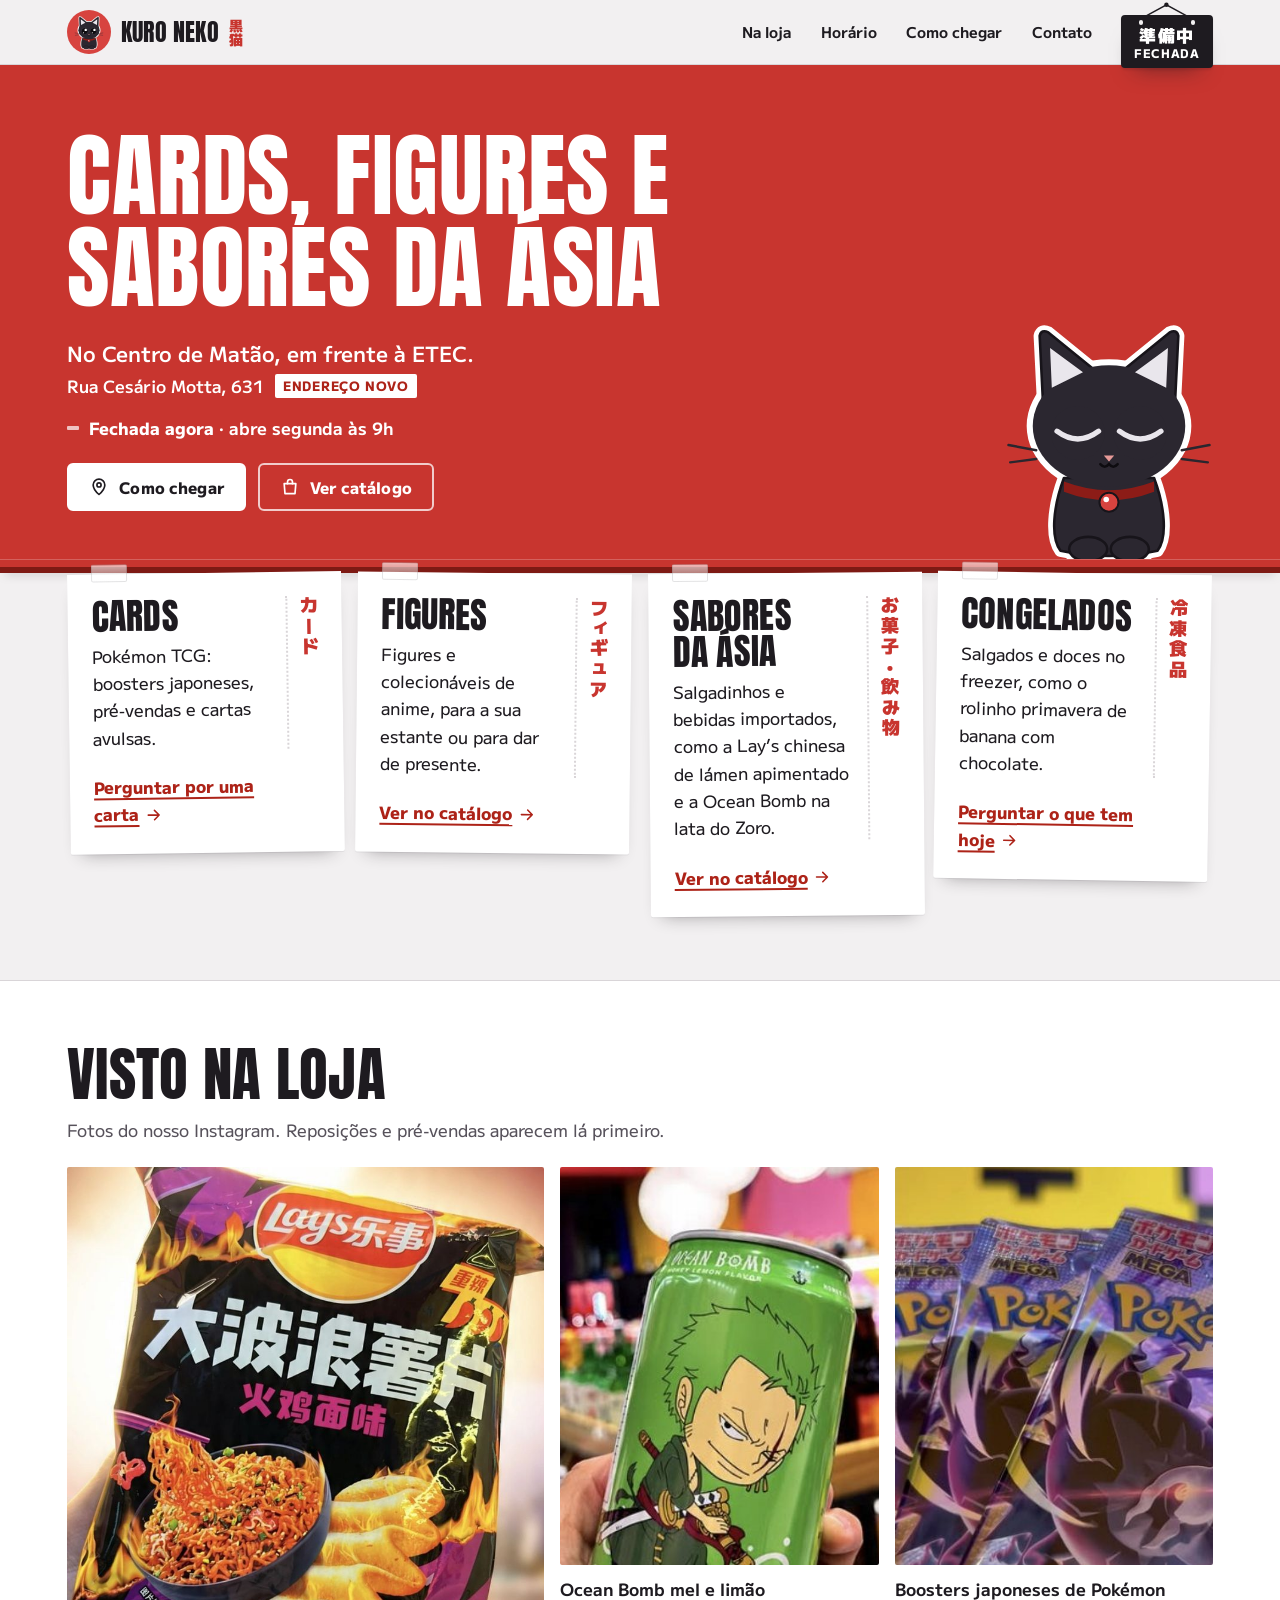
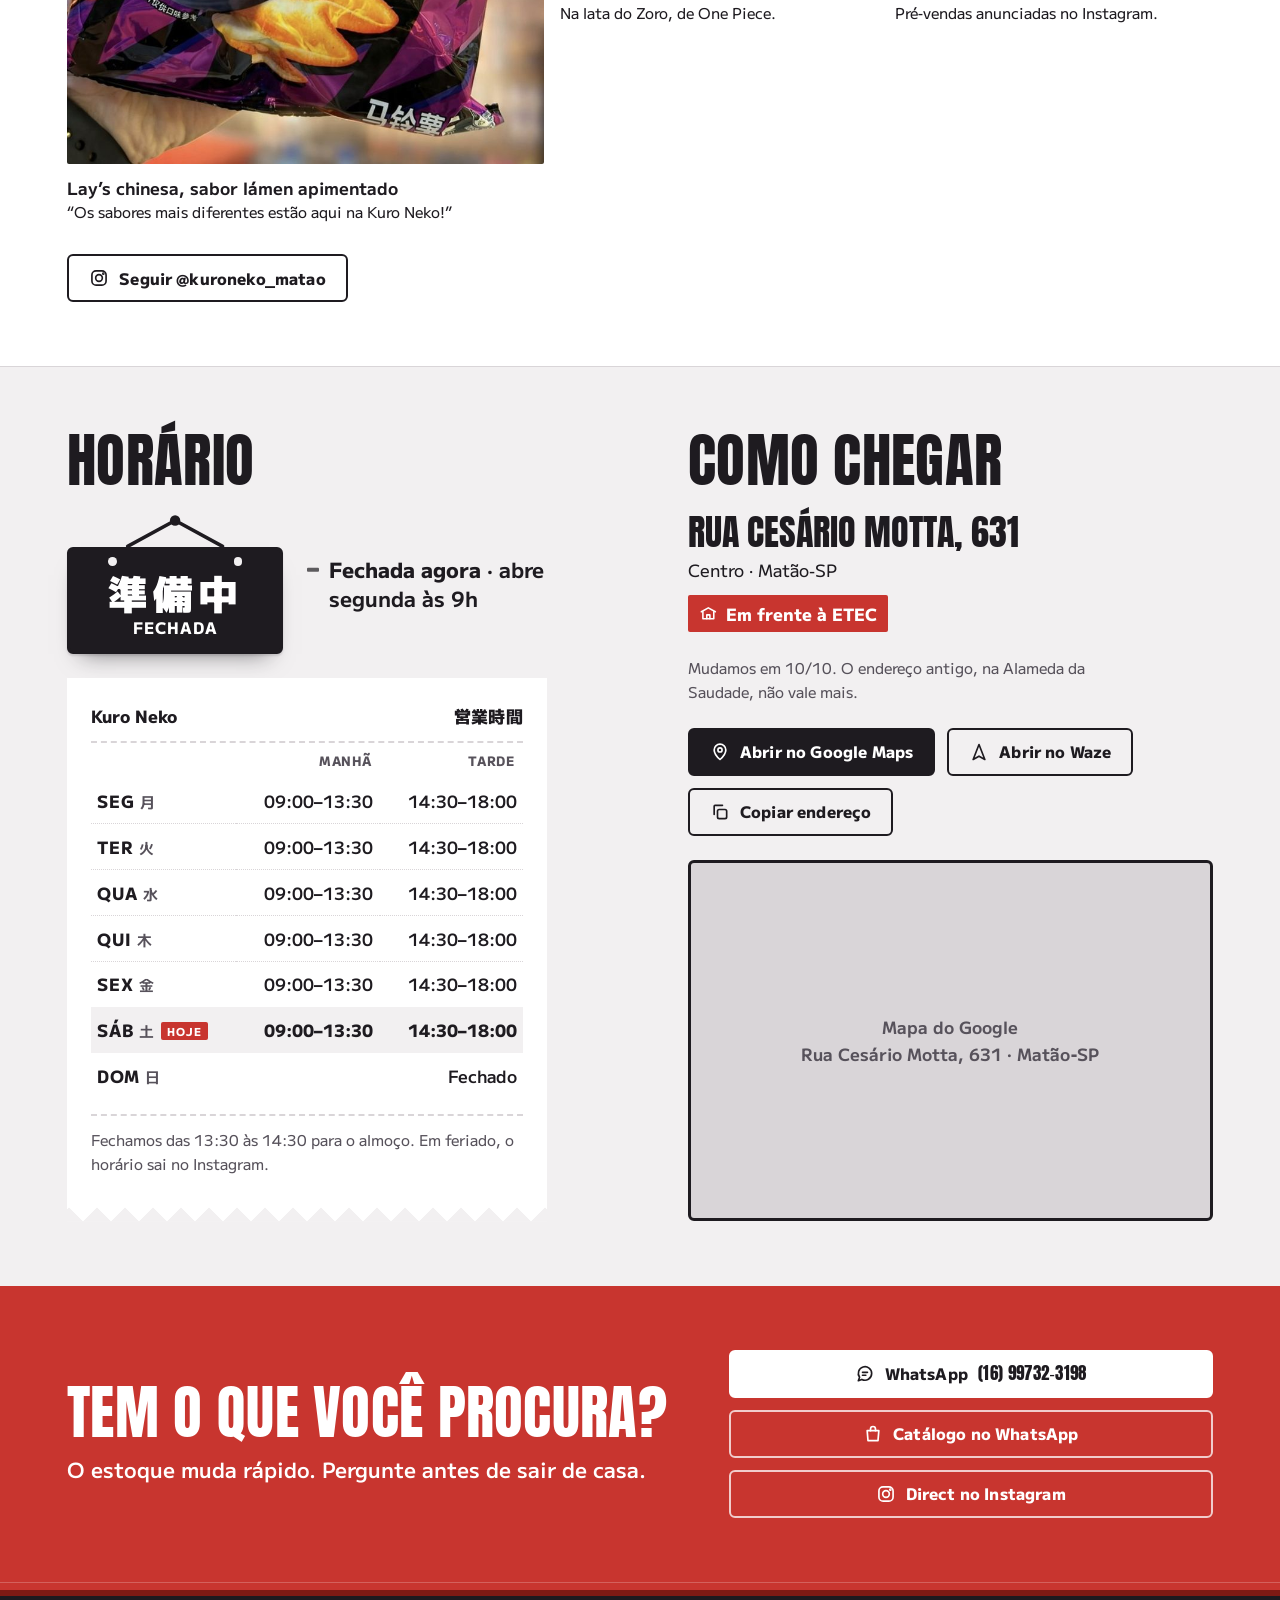
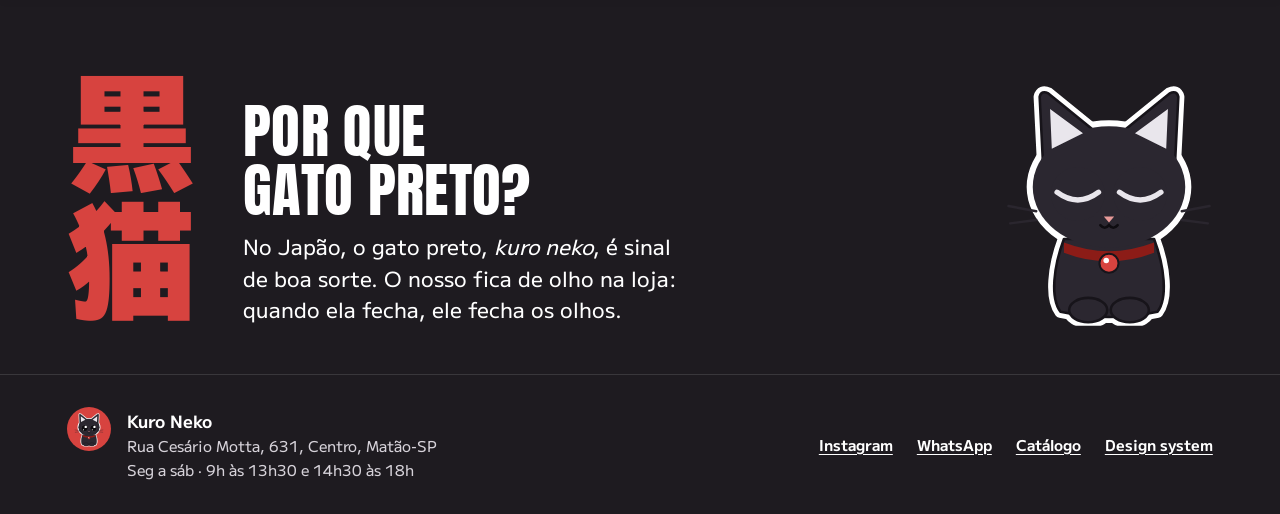
==== index.html @ 768d8609 "Add Kuro Neko site and design system Mobile-first static site for the Kuro Neko store in Matão-SP, b" ====
<!doctype html>
<html lang="pt-BR">
<head>
  <meta charset="utf-8">
  <meta name="viewport" content="width=device-width, initial-scale=1, viewport-fit=cover">
  <title>Kuro Neko · Loja geek e asiática em Matão‑SP</title>
  <meta name="description" content="Cards Pokémon, figures de anime, salgadinhos, bebidas e congelados asiáticos. Rua Cesário Motta, 631, Centro de Matão‑SP, em frente à ETEC. Seg a sáb, 9h às 13h30 e 14h30 às 18h.">
  <meta name="theme-color" content="#c8352f">
  <link rel="icon" href="assets/img/favicon.svg" type="image/svg+xml">
  <link rel="apple-touch-icon" href="assets/img/apple-touch-icon.png">
  <meta property="og:type" content="website">
  <meta property="og:locale" content="pt_BR">
  <meta property="og:title" content="Kuro Neko · Loja geek e asiática em Matão‑SP">
  <meta property="og:description" content="Cards, figures e sabores da Ásia. Rua Cesário Motta, 631, em frente à ETEC.">
  <meta property="og:image" content="assets/img/og.png">
  <meta name="twitter:card" content="summary_large_image">
  <link rel="preload" href="assets/fonts/anton-latin.woff2" as="font" type="font/woff2" crossorigin>
  <link rel="preload" href="assets/fonts/mplus2-latin.woff2" as="font" type="font/woff2" crossorigin>
  <link rel="stylesheet" href="assets/css/tokens.css">
  <link rel="stylesheet" href="assets/css/components.css">
  <link rel="stylesheet" href="assets/css/site.css">
  <script type="application/ld+json">
  {
    "@context": "https://schema.org",
    "@type": "Store",
    "name": "Kuro Neko",
    "alternateName": "黒猫",
    "description": "Loja geek e de produtos asiáticos: cards Pokémon, figures, salgadinhos, bebidas e congelados.",
    "image": "assets/img/og.png",
    "telephone": "+55 16 99732-3198",
    "address": {
      "@type": "PostalAddress",
      "streetAddress": "Rua Cesário Motta, 631",
      "addressLocality": "Matão",
      "addressRegion": "SP",
      "addressCountry": "BR"
    },
    "openingHoursSpecification": [
      { "@type": "OpeningHoursSpecification", "dayOfWeek": ["Monday", "Tuesday", "Wednesday", "Thursday", "Friday", "Saturday"], "opens": "09:00", "closes": "13:30" },
      { "@type": "OpeningHoursSpecification", "dayOfWeek": ["Monday", "Tuesday", "Wednesday", "Thursday", "Friday", "Saturday"], "opens": "14:30", "closes": "18:00" }
    ],
    "sameAs": ["https://www.instagram.com/kuroneko_matao/"]
  }
  </script>
</head>
<body>
  <svg width="0" height="0" style="position:absolute" aria-hidden="true" focusable="false">
    <defs>
      <symbol id="kn-cat" viewBox="0 0 120 140">
        <g fill="#fff" stroke="#fff" stroke-width="7" stroke-linejoin="round">
          <path d="M22 48 20 8q1-4 5-2l27 22z"/>
          <path d="M98 48 100 8q-1-4-5-2L68 28z"/>
          <path d="M34 90c-6 16-8 34-2 42q28 6 56 0c6-8 4-26-2-42z"/>
          <ellipse cx="48" cy="131" rx="11" ry="7"/>
          <ellipse cx="72" cy="131" rx="11" ry="7"/>
          <ellipse cx="60" cy="60" rx="44" ry="35"/>
        </g>
        <g fill="#2b2730" stroke="#17141a" stroke-width="1.5" stroke-linejoin="round">
          <path d="M22 48 20 8q1-4 5-2l27 22z"/>
          <path d="M98 48 100 8q-1-4-5-2L68 28z"/>
          <path d="M34 90c-6 16-8 34-2 42q28 6 56 0c6-8 4-26-2-42z"/>
          <ellipse cx="48" cy="131" rx="11" ry="7"/>
          <ellipse cx="72" cy="131" rx="11" ry="7"/>
          <ellipse cx="60" cy="60" rx="44" ry="35" stroke="none"/>
        </g>
        <path fill="#e9e6ec" d="M27 38 26 15l19 14zM93 38l1-23-19 14z"/>
        <path fill="#8c1c17" d="M34 92q26 10 52 0v6q-26 10-52 0z"/>
        <circle cx="60" cy="104" r="5.5" fill="#d7433f" stroke="#17141a" stroke-width="1.2"/>
        <circle cx="58.4" cy="102.4" r="1.6" fill="#fff"/>
        <g stroke="#4b4652" stroke-width="2" fill="#0e0c10">
          <circle cx="42" cy="64" r="14"/>
          <circle cx="78" cy="64" r="14"/>
        </g>
        <g fill="#fff">
          <circle cx="46.5" cy="58.5" r="5"/>
          <circle cx="37.5" cy="70" r="2.2"/>
          <circle cx="82.5" cy="58.5" r="5"/>
          <circle cx="73.5" cy="70" r="2.2"/>
        </g>
        <path fill="#e79a98" d="M57 77h6l-3 3.5z"/>
        <path d="M55 82q2.5 3 5 0 2.5 3 5 0" fill="none" stroke="#0e0c10" stroke-width="1.5" stroke-linecap="round"/>
        <path d="M18 74 2 71M18 79l-15 2M102 74l16-3M102 79l15 2" stroke="#2a262e" stroke-width="1.4" stroke-linecap="round"/>
      </symbol>
      <symbol id="kn-cat-sleep" viewBox="0 0 120 140">
        <use href="#kn-cat"/>
        <g fill="#2b2730"><circle cx="42" cy="64" r="15.6"/><circle cx="78" cy="64" r="15.6"/></g>
        <path d="M30 63q12 9 24 0M66 63q12 9 24 0" fill="none" stroke="#e9e6ec" stroke-width="3" stroke-linecap="round"/>
      </symbol>
      <symbol id="kn-mark" viewBox="0 0 200 200">
        <circle cx="100" cy="100" r="100" fill="#d7433f"/>
        <use href="#kn-cat" x="34" y="26" width="132" height="154"/>
      </symbol>
      <symbol id="i-route" viewBox="0 0 24 24" fill="none" stroke="currentColor" stroke-width="2" stroke-linecap="round" stroke-linejoin="round"><path d="M12 21s-7-6.2-7-11.5a7 7 0 0 1 14 0C19 14.8 12 21 12 21z"/><circle cx="12" cy="9.5" r="2.5"/></symbol>
      <symbol id="i-arrow" viewBox="0 0 24 24" fill="none" stroke="currentColor" stroke-width="2" stroke-linecap="round" stroke-linejoin="round"><path d="M5 12h14M13 6l6 6-6 6"/></symbol>
      <symbol id="i-bag" viewBox="0 0 24 24" fill="none" stroke="currentColor" stroke-width="2" stroke-linecap="round" stroke-linejoin="round"><path d="M5 8h14l-1 12H6z"/><path d="M9 8V6a3 3 0 0 1 6 0v2"/></symbol>
      <symbol id="i-chat" viewBox="0 0 24 24" fill="none" stroke="currentColor" stroke-width="2" stroke-linecap="round" stroke-linejoin="round"><path d="M20 11.5a8 8 0 0 1-11.8 7L4 20l1.5-4.1A8 8 0 1 1 20 11.5z"/><path d="M9 10h6M9 13.5h4"/></symbol>
      <symbol id="i-insta" viewBox="0 0 24 24" fill="none" stroke="currentColor" stroke-width="2" stroke-linecap="round" stroke-linejoin="round"><rect x="3.5" y="3.5" width="17" height="17" rx="5"/><circle cx="12" cy="12" r="4"/><circle cx="17.2" cy="6.8" r="0.6" fill="currentColor"/></symbol>
      <symbol id="i-nav" viewBox="0 0 24 24" fill="none" stroke="currentColor" stroke-width="2" stroke-linecap="round" stroke-linejoin="round"><path d="M12 3l7 18-7-4-7 4z"/></symbol>
      <symbol id="i-copy" viewBox="0 0 24 24" fill="none" stroke="currentColor" stroke-width="2" stroke-linecap="round" stroke-linejoin="round"><rect x="9" y="9" width="11" height="11" rx="2"/><path d="M5 15V5a1 1 0 0 1 1-1h9"/></symbol>
      <symbol id="i-check" viewBox="0 0 24 24" fill="none" stroke="currentColor" stroke-width="2.4" stroke-linecap="round" stroke-linejoin="round"><path d="M5 12.5l4.5 4.5L19 7"/></symbol>
      <symbol id="i-school" viewBox="0 0 24 24" fill="none" stroke="currentColor" stroke-width="2" stroke-linecap="round" stroke-linejoin="round"><path d="M3 10l9-5 9 5"/><path d="M5 10v9h14v-9"/><path d="M10 19v-5h4v5"/></symbol>
    </defs>
  </svg>

  <a class="kn-skip" href="#conteudo">Pular para o conteúdo</a>

  <header class="kn-top">
    <div class="kn-top__inner">
      <a class="kn-brand" href="#topo" aria-label="Kuro Neko, voltar ao início">
        <svg class="kn-mark" aria-hidden="true"><use href="#kn-mark"/></svg>
        <span class="kn-brand__name">Kuro Neko</span>
        <span class="kn-brand__ja" lang="ja" aria-hidden="true">黒猫</span>
      </a>
      <nav class="kn-nav" aria-label="Seções">
        <a href="#prateleiras">Na loja</a>
        <a href="#horario">Horário</a>
        <a href="#como-chegar">Como chegar</a>
        <a href="#contato">Contato</a>
      </nav>
      <a class="kn-plaque" href="#horario" data-plaque data-state="unknown" aria-label="Ver horário de funcionamento">
        <svg class="kn-plaque__string" viewBox="0 0 64 16" aria-hidden="true"><path d="M10 15 32 3l22 12" fill="none" stroke="currentColor" stroke-width="1.6" stroke-linecap="round"/><circle cx="32" cy="3" r="2.4" fill="currentColor"/></svg>
        <span class="kn-plaque__board">
          <span class="kn-plaque__kanji" lang="ja" aria-hidden="true" data-plaque-kanji>営業時間</span>
          <span class="kn-plaque__word"><span class="kn-plaque__lamp" aria-hidden="true"></span><span data-plaque-word>Horário</span></span>
        </span>
      </a>
    </div>
  </header>

  <main id="conteudo">
    <section class="kn-hero on-brand" id="topo" aria-labelledby="hero-title">
      <div class="kn-hero__inner">
        <h1 class="kn-display" id="hero-title">Cards, figures e sabores da Ásia</h1>

        <div class="kn-hero__where">
          <p class="kn-lead">No Centro de Matão, em frente à ETEC.</p>
          <p class="kn-hero__street">Rua Cesário Motta, 631 <span class="kn-tag">Endereço novo</span></p>
        </div>

        <p class="kn-status kn-hero__status" data-status aria-live="polite">
          <span class="kn-status__dot" aria-hidden="true"></span>
          <span><span class="kn-status__main" data-status-main>Seg a sáb</span> <span data-status-detail>· 9h às 13h30 e 14h30 às 18h</span></span>
        </p>

        <div class="kn-hero__actions">
          <a class="kn-btn kn-btn--label" href="https://www.google.com/maps/dir/?api=1&amp;destination=Rua%20Ces%C3%A1rio%20Motta%2C%20631%2C%20Centro%2C%20Mat%C3%A3o%20-%20SP" target="_blank" rel="noopener" data-track="hero-rota">
            <svg aria-hidden="true"><use href="#i-route"/></svg>Como chegar
          </a>
          <a class="kn-btn kn-btn--line" href="https://wa.me/c/5516997323198" target="_blank" rel="noopener">
            <svg aria-hidden="true"><use href="#i-bag"/></svg>Ver catálogo
          </a>
        </div>
      </div>

      <svg class="kn-hero__cat" viewBox="0 0 120 140" aria-hidden="true"><use href="#kn-cat" data-cat/></svg>
      <div class="kn-rail" aria-hidden="true"></div>
    </section>

    <section class="kn-shelf" id="prateleiras" aria-labelledby="shelf-title">
      <h2 class="visually-hidden" id="shelf-title">O que tem na loja</h2>
      <ul class="kn-shelf__list">
        <li class="kn-shelf__row">
          <div class="kn-pop" style="--tilt:-0.8deg">
            <div class="kn-pop__body">
              <h3 class="kn-title kn-pop__name">Cards</h3>
              <p class="kn-pop__text">Pokémon TCG: boosters japoneses, pré‑vendas e cartas avulsas.</p>
            </div>
            <span class="kn-pop__ja" lang="ja" aria-hidden="true">カード</span>
            <a class="kn-link kn-pop__link" href="https://wa.me/5516997323198?text=Oi%2C%20Kuro%20Neko!%20Voc%C3%AAs%20t%C3%AAm%20a%20carta%20" target="_blank" rel="noopener">Perguntar por uma carta<svg aria-hidden="true"><use href="#i-arrow"/></svg></a>
          </div>
        </li>
        <li class="kn-shelf__row">
          <div class="kn-pop" style="--tilt:0.6deg">
            <div class="kn-pop__body">
              <h3 class="kn-title kn-pop__name">Figures</h3>
              <p class="kn-pop__text">Figures e colecionáveis de anime, para a sua estante ou para dar de presente.</p>
            </div>
            <span class="kn-pop__ja" lang="ja" aria-hidden="true">フィギュア</span>
            <a class="kn-link kn-pop__link" href="https://wa.me/c/5516997323198" target="_blank" rel="noopener">Ver no catálogo<svg aria-hidden="true"><use href="#i-arrow"/></svg></a>
          </div>
        </li>
        <li class="kn-shelf__row">
          <div class="kn-pop" style="--tilt:-0.5deg">
            <div class="kn-pop__body">
              <h3 class="kn-title kn-pop__name">Sabores da Ásia</h3>
              <p class="kn-pop__text">Salgadinhos e bebidas importados, como a Lay’s chinesa de lámen apimentado e a Ocean Bomb na lata do Zoro.</p>
            </div>
            <span class="kn-pop__ja" lang="ja" aria-hidden="true">お菓子・飲み物</span>
            <a class="kn-link kn-pop__link" href="https://wa.me/c/5516997323198" target="_blank" rel="noopener">Ver no catálogo<svg aria-hidden="true"><use href="#i-arrow"/></svg></a>
          </div>
        </li>
        <li class="kn-shelf__row">
          <div class="kn-pop" style="--tilt:0.9deg">
            <div class="kn-pop__body">
              <h3 class="kn-title kn-pop__name">Congelados</h3>
              <p class="kn-pop__text">Salgados e doces no freezer, como o rolinho primavera de banana com chocolate.</p>
            </div>
            <span class="kn-pop__ja" lang="ja" aria-hidden="true">冷凍食品</span>
            <a class="kn-link kn-pop__link" href="https://wa.me/5516997323198?text=Oi%2C%20Kuro%20Neko!%20O%20que%20tem%20de%20congelados%20hoje%3F" target="_blank" rel="noopener">Perguntar o que tem hoje<svg aria-hidden="true"><use href="#i-arrow"/></svg></a>
          </div>
        </li>
      </ul>
    </section>

    <section class="kn-section kn-vitrine" aria-labelledby="vitrine-title">
      <div class="kn-wrap">
        <div class="kn-section__head">
          <h2 class="kn-headline" id="vitrine-title">Visto na loja</h2>
          <p class="kn-section__intro">Fotos do nosso Instagram. Reposições e pré‑vendas aparecem lá primeiro.</p>
        </div>
        <div class="kn-vitrine__grid">
          <figure class="kn-photo kn-vitrine__hero">
            <div class="kn-photo__frame"><img src="assets/img/vitrine/lays-fire-noodle.jpg" width="800" height="999" alt="Mão segurando um pacote roxo de Lay’s chinesa, sabor lámen apimentado, com um bowl de macarrão na embalagem." loading="lazy" decoding="async"></div>
            <figcaption><strong>Lay’s chinesa, sabor lámen apimentado</strong>“Os sabores mais diferentes estão aqui na Kuro Neko!”</figcaption>
          </figure>
          <figure class="kn-photo">
            <div class="kn-photo__frame"><img src="assets/img/vitrine/ocean-bomb-zoro.jpg" width="468" height="468" alt="Lata verde de Ocean Bomb sabor mel e limão com o Zoro, de One Piece, e prateleiras de bebidas ao fundo." loading="lazy" decoding="async"></div>
            <figcaption><strong>Ocean Bomb mel e limão</strong>Na lata do Zoro, de One Piece.</figcaption>
          </figure>
          <figure class="kn-photo">
            <div class="kn-photo__frame"><img src="assets/img/vitrine/pokemon-boosters.jpg" width="360" height="451" alt="Três boosters japoneses de Pokémon TCG lado a lado." loading="lazy" decoding="async"></div>
            <figcaption><strong>Boosters japoneses de Pokémon</strong>Pré‑vendas anunciadas no Instagram.</figcaption>
          </figure>
        </div>
        <a class="kn-btn kn-btn--line kn-vitrine__follow" href="https://www.instagram.com/kuroneko_matao/" target="_blank" rel="noopener">
          <svg aria-hidden="true"><use href="#i-insta"/></svg>Seguir @kuroneko_matao
        </a>
      </div>
    </section>

    <div class="kn-visit kn-wrap">
      <section class="kn-section kn-hours" id="horario" aria-labelledby="horario-title">
        <h2 class="kn-headline" id="horario-title">Horário</h2>
        <div class="kn-hours__now">
          <div class="kn-plaque kn-plaque--lg" data-plaque data-state="unknown" aria-hidden="true">
            <svg class="kn-plaque__string" viewBox="0 0 64 16" aria-hidden="true"><path d="M10 15 32 3l22 12" fill="none" stroke="currentColor" stroke-width="1.6" stroke-linecap="round"/><circle cx="32" cy="3" r="2.4" fill="currentColor"/></svg>
            <span class="kn-plaque__board">
              <span class="kn-plaque__kanji" lang="ja" data-plaque-kanji>営業時間</span>
              <span class="kn-plaque__word"><span class="kn-plaque__lamp"></span><span data-plaque-word>Horário</span></span>
            </span>
          </div>
          <p class="kn-status kn-hours__status" data-status>
            <span class="kn-status__dot" aria-hidden="true"></span>
            <span><span class="kn-status__main" data-status-main>Seg a sáb</span> <span data-status-detail>· 9h às 13h30 e 14h30 às 18h</span></span>
          </p>
        </div>

        <div class="kn-receipt">
          <p class="kn-receipt__head"><span>Kuro Neko</span><span lang="ja" aria-hidden="true">営業時間</span></p>
          <table class="kn-receipt__table" data-hours>
            <caption class="visually-hidden">Horário de funcionamento por dia da semana</caption>
            <thead>
              <tr><th scope="col"><span class="visually-hidden">Dia</span></th><th scope="col">Manhã</th><th scope="col">Tarde</th></tr>
            </thead>
            <tbody>
              <tr data-day="1"><th scope="row">Seg <span lang="ja" aria-hidden="true">月</span></th><td>09:00–13:30</td><td>14:30–18:00</td></tr>
              <tr data-day="2"><th scope="row">Ter <span lang="ja" aria-hidden="true">火</span></th><td>09:00–13:30</td><td>14:30–18:00</td></tr>
              <tr data-day="3"><th scope="row">Qua <span lang="ja" aria-hidden="true">水</span></th><td>09:00–13:30</td><td>14:30–18:00</td></tr>
              <tr data-day="4"><th scope="row">Qui <span lang="ja" aria-hidden="true">木</span></th><td>09:00–13:30</td><td>14:30–18:00</td></tr>
              <tr data-day="5"><th scope="row">Sex <span lang="ja" aria-hidden="true">金</span></th><td>09:00–13:30</td><td>14:30–18:00</td></tr>
              <tr data-day="6"><th scope="row">Sáb <span lang="ja" aria-hidden="true">土</span></th><td>09:00–13:30</td><td>14:30–18:00</td></tr>
              <tr data-day="0"><th scope="row">Dom <span lang="ja" aria-hidden="true">日</span></th><td colspan="2">Fechado</td></tr>
            </tbody>
          </table>
          <p class="kn-receipt__note">Fechamos das 13:30 às 14:30 para o almoço. Em feriado, o horário sai no Instagram.</p>
        </div>
      </section>

      <section class="kn-section kn-route" id="como-chegar" aria-labelledby="rota-title">
        <h2 class="kn-headline" id="rota-title">Como chegar</h2>
        <address class="kn-address">
          <span class="kn-address__street">Rua Cesário Motta, 631</span>
          <span>Centro · Matão‑SP</span>
          <span class="kn-address__landmark"><svg aria-hidden="true"><use href="#i-school"/></svg>Em frente à ETEC</span>
        </address>
        <p class="kn-route__moved">Mudamos em 10/10. O endereço antigo, na Alameda da Saudade, não vale mais.</p>
        <div class="kn-route__actions">
          <a class="kn-btn" href="https://www.google.com/maps/dir/?api=1&amp;destination=Rua%20Ces%C3%A1rio%20Motta%2C%20631%2C%20Centro%2C%20Mat%C3%A3o%20-%20SP" target="_blank" rel="noopener">
            <svg aria-hidden="true"><use href="#i-route"/></svg>Abrir no Google Maps
          </a>
          <a class="kn-btn kn-btn--line" href="https://waze.com/ul?q=Rua%20Ces%C3%A1rio%20Motta%2C%20631%2C%20Mat%C3%A3o%20SP&amp;navigate=yes" target="_blank" rel="noopener">
            <svg aria-hidden="true"><use href="#i-nav"/></svg>Abrir no Waze
          </a>
          <button class="kn-btn kn-btn--line" type="button" data-copy="Rua Cesário Motta, 631, Centro, Matão - SP (em frente à ETEC)">
            <svg class="kn-btn__idle" aria-hidden="true"><use href="#i-copy"/></svg><svg class="kn-btn__done" aria-hidden="true"><use href="#i-check"/></svg>
            <span class="kn-btn__idle">Copiar endereço</span><span class="kn-btn__done">Endereço copiado</span>
          </button>
        </div>
        <p class="visually-hidden" aria-live="polite" data-copy-status></p>
        <div class="kn-map">
          <p class="kn-map__fallback">Mapa do Google<br>Rua Cesário Motta, 631 · Matão‑SP</p>
          <iframe title="Mapa: Kuro Neko na Rua Cesário Motta, 631, Matão‑SP" src="https://maps.google.com/maps?q=Rua%20Ces%C3%A1rio%20Motta%2C%20631%2C%20Mat%C3%A3o%20-%20SP&amp;z=17&amp;output=embed" loading="lazy" referrerpolicy="no-referrer-when-downgrade"></iframe>
        </div>
      </section>
    </div>

    <section class="kn-ask on-brand" id="contato" aria-labelledby="contato-title">
      <div class="kn-wrap kn-ask__inner">
        <div class="kn-ask__copy">
          <h2 class="kn-headline" id="contato-title">Tem o que você procura?</h2>
          <p class="kn-lead">O estoque muda rápido. Pergunte antes de sair de casa.</p>
        </div>
        <div class="kn-ask__actions">
          <a class="kn-btn kn-btn--label" href="https://wa.me/5516997323198?text=Oi%2C%20Kuro%20Neko!%20" target="_blank" rel="noopener">
            <svg aria-hidden="true"><use href="#i-chat"/></svg>WhatsApp <span class="kn-num">(16) 99732‑3198</span>
          </a>
          <a class="kn-btn kn-btn--line" href="https://wa.me/c/5516997323198" target="_blank" rel="noopener">
            <svg aria-hidden="true"><use href="#i-bag"/></svg>Catálogo no WhatsApp
          </a>
          <a class="kn-btn kn-btn--line" href="https://ig.me/m/kuroneko_matao" target="_blank" rel="noopener">
            <svg aria-hidden="true"><use href="#i-insta"/></svg>Direct no Instagram
          </a>
        </div>
      </div>
      <div class="kn-rail" aria-hidden="true"></div>
    </section>

    <section class="kn-luck" aria-labelledby="sorte-title">
      <div class="kn-wrap kn-luck__inner">
        <p class="kn-luck__ja" lang="ja" aria-hidden="true">黒猫</p>
        <div class="kn-luck__copy">
          <h2 class="kn-headline" id="sorte-title">Por que gato preto?</h2>
          <p>No Japão, o gato preto, <i lang="ja-Latn">kuro neko</i>, é sinal de boa sorte. O nosso fica de olho na loja: quando ela fecha, ele fecha os olhos.</p>
        </div>
        <svg class="kn-luck__cat" viewBox="0 0 120 140" aria-hidden="true"><use href="#kn-cat" data-cat/></svg>
      </div>
    </section>
  </main>

  <footer class="kn-foot">
    <div class="kn-wrap kn-foot__inner">
      <div class="kn-foot__brand">
        <svg class="kn-mark" aria-hidden="true"><use href="#kn-mark"/></svg>
        <p><strong>Kuro Neko</strong><br>Rua Cesário Motta, 631, Centro, Matão‑SP<br>Seg a sáb · 9h às 13h30 e 14h30 às 18h</p>
      </div>
      <ul class="kn-foot__links">
        <li><a href="https://www.instagram.com/kuroneko_matao/" target="_blank" rel="noopener">Instagram</a></li>
        <li><a href="https://wa.me/5516997323198" target="_blank" rel="noopener">WhatsApp</a></li>
        <li><a href="https://wa.me/c/5516997323198" target="_blank" rel="noopener">Catálogo</a></li>
        <li><a href="design-system.html">Design system</a></li>
      </ul>
    </div>
  </footer>

  <nav class="kn-actionbar" aria-label="Atalhos" data-actionbar>
    <a class="kn-btn" href="https://www.google.com/maps/dir/?api=1&amp;destination=Rua%20Ces%C3%A1rio%20Motta%2C%20631%2C%20Centro%2C%20Mat%C3%A3o%20-%20SP" target="_blank" rel="noopener">
      <svg aria-hidden="true"><use href="#i-route"/></svg>Como chegar
    </a>
    <a class="kn-btn kn-btn--line" href="https://wa.me/5516997323198?text=Oi%2C%20Kuro%20Neko!%20" target="_blank" rel="noopener">
      <svg aria-hidden="true"><use href="#i-chat"/></svg>WhatsApp
    </a>
  </nav>

  <script src="assets/js/store.js" defer></script>
</body>
</html>
---- assets/css/tokens.css ----
/* Kuro Neko · design tokens
   Primitives first, then semantic roles. Components only read the roles. */

@font-face {
  font-family: "Anton";
  src: url("../fonts/anton-latin.woff2") format("woff2");
  font-weight: 400;
  font-style: normal;
  font-display: swap;
  unicode-range: U+0000-00FF, U+0131, U+0152-0153, U+02BB-02BC, U+02C6, U+02DA, U+02DC, U+2000-206F, U+20AC, U+2122, U+2191, U+2193, U+2212, U+2215, U+FEFF, U+FFFD;
}

@font-face {
  font-family: "M PLUS 2";
  src: url("../fonts/mplus2-latin.woff2") format("woff2");
  font-weight: 100 900;
  font-style: normal;
  font-display: swap;
  unicode-range: U+0000-00FF, U+0131, U+0152-0153, U+02BB-02BC, U+02C6, U+02DA, U+02DC, U+2000-206F, U+20AC, U+2122, U+2191, U+2193, U+2212, U+2215, U+FEFF, U+FFFD;
}

/* Only the kana and kanji this site prints (see README to regenerate). */
@font-face {
  font-family: "M PLUS 2";
  src: url("../fonts/mplus2-ja-subset.woff2") format("woff2");
  font-weight: 100 900;
  font-style: normal;
  font-display: swap;
  unicode-range: U+3000-30FF, U+4E00-9FFF, U+FF00-FFEF;
}

@font-face {
  font-family: "KN Rounded";
  src: url("../fonts/mplusrounded-800-latin.woff2") format("woff2");
  font-weight: 800;
  font-style: normal;
  font-display: swap;
  unicode-range: U+0000-00FF;
}

@font-face {
  font-family: "KN Rounded";
  src: url("../fonts/mplusrounded-800-ja-subset.woff2") format("woff2");
  font-weight: 800;
  font-style: normal;
  font-display: swap;
  unicode-range: U+3000-30FF, U+4E00-9FFF;
}

:root {
  /* ── Primitives ─────────────────────────────── */
  --kn-red-logo: #d7433f;   /* Vermelho Gatinho: the logo disc, nothing else */
  --kn-red: #c8352f;        /* Vermelho Placa: brand fields, rails, red text */
  --kn-red-deep: #ad2318;   /* Vermelho Lacre: hover, pressed, small red text */
  --kn-red-shade: #7e1a14;  /* Sombra do Trilho: rail lip, deep edges */
  --kn-ink: #1e1b20;        /* Pelo: text, closed plaque, primary on paper */
  --kn-ink-soft: #57525b;   /* Fumaça: secondary text */
  --kn-line: #d9d5d8;       /* Risco: hairlines, dividers, leaders */
  --kn-paper: #f2f0f1;      /* Cinza Vitrine: page ground */
  --kn-white: #ffffff;      /* Etiqueta: labels, receipt, plaque */
  --kn-lamp: #f4b400;       /* Lâmpada: the lit dot on the open plaque only */

  /* ── Semantic roles ─────────────────────────── */
  --bg: var(--kn-paper);
  --surface: var(--kn-white);
  --text: var(--kn-ink);
  --text-muted: var(--kn-ink-soft);
  --brand: var(--kn-red);
  --brand-strong: var(--kn-red-deep);
  --on-brand: var(--kn-white);
  --rule: var(--kn-line);
  --focus: var(--kn-ink);
  --focus-on-brand: var(--kn-white);
  --status-open: var(--kn-lamp);

  /* ── Type ───────────────────────────────────── */
  --font-display: "Anton", "Arial Narrow", sans-serif;
  --font-body: "M PLUS 2", system-ui, -apple-system, "Segoe UI", sans-serif;
  --font-logo: "KN Rounded", "M PLUS 2", system-ui, sans-serif;

  --step-display: clamp(3rem, 2.1rem + 4.6vw, 6rem);
  --step-headline: clamp(2.25rem, 1.75rem + 2.4vw, 3.75rem);
  --step-title: clamp(1.75rem, 1.5rem + 1vw, 2.25rem);
  --step-lead: clamp(1.125rem, 1.05rem + 0.35vw, 1.3125rem);
  --step-body: 1.0625rem;
  --step-small: 0.9375rem;
  --step-label: 0.8125rem;

  --lh-display: 1;
  --lh-tight: 1.15;
  --lh-body: 1.6;

  /* ── Space (4px grid) ───────────────────────── */
  --space-1: 0.25rem;
  --space-2: 0.5rem;
  --space-3: 0.75rem;
  --space-4: 1rem;
  --space-5: 1.5rem;
  --space-6: 2rem;
  --space-7: 3rem;
  --space-8: 4rem;
  --space-9: 6rem;
  --space-10: 8rem;
  --gutter: clamp(1rem, 0.6rem + 2vw, 2.5rem);
  --measure: 62ch;
  --container: 76rem;

  /* ── Shape ──────────────────────────────────── */
  --radius-label: 2px;
  --radius-control: 6px;
  --radius-round: 999px;
  --rail-height: 0.875rem;

  /* ── Depth: labels hang, nothing floats ─────── */
  --shadow-label: 0 1px 0 rgb(30 27 32 / 0.06), 0 10px 18px -12px rgb(30 27 32 / 0.45);
  --shadow-plaque: 0 2px 2px rgb(30 27 32 / 0.12), 0 14px 22px -14px rgb(30 27 32 / 0.55);
  --shadow-press: inset 0 2px 0 rgb(0 0 0 / 0.18);

  /* ── Motion ─────────────────────────────────── */
  --ease-out: cubic-bezier(0.16, 1, 0.3, 1);
  --dur-instant: 120ms;
  --dur-quick: 220ms;
  --dur-move: 420ms;
  --dur-focal: 900ms;

  --tap: 2.75rem; /* 44px minimum target */
}
---- assets/css/components.css ----
/* Kuro Neko · base and components
   Reads only semantic roles from tokens.css. */

/* ── Base ─────────────────────────────────────── */

*,
*::before,
*::after {
  box-sizing: border-box;
}

html {
  color-scheme: light;
  -webkit-text-size-adjust: 100%;
  text-size-adjust: 100%;
  scroll-padding-top: 5rem;
  scrollbar-color: var(--text-muted) var(--bg);
}

@media (prefers-reduced-motion: no-preference) {
  html {
    scroll-behavior: smooth;
  }
}

body {
  margin: 0;
  background: var(--bg);
  color: var(--text);
  font-family: var(--font-body);
  font-size: var(--step-body);
  line-height: var(--lh-body);
  font-weight: 450;
  -webkit-font-smoothing: antialiased;
  caret-color: var(--brand);
  accent-color: var(--brand);
}

::selection {
  background: var(--brand);
  color: var(--on-brand);
}

img,
svg,
iframe {
  display: block;
  max-width: 100%;
}

h1,
h2,
h3 {
  margin: 0;
  text-wrap: balance;
}

p,
li,
dd {
  text-wrap: pretty;
}

p {
  margin: 0;
}

a {
  color: inherit;
  text-decoration-thickness: 0.08em;
  text-underline-offset: 0.2em;
}

a:hover {
  text-decoration-thickness: 0.14em;
}

address {
  font-style: normal;
}

:focus-visible {
  outline: 3px solid var(--focus);
  outline-offset: 3px;
  border-radius: 2px;
}

.on-brand {
  --focus: var(--focus-on-brand);
  color: var(--on-brand);
}

.visually-hidden {
  position: absolute !important;
  width: 1px;
  height: 1px;
  padding: 0;
  margin: -1px;
  overflow: hidden;
  clip: rect(0 0 0 0);
  white-space: nowrap;
  border: 0;
}

.kn-skip {
  position: absolute;
  left: var(--space-3);
  top: -4rem;
  z-index: 100;
  padding: var(--space-3) var(--space-4);
  background: var(--text);
  color: var(--surface);
  font-weight: 800;
  border-radius: var(--radius-control);
  transition: top var(--dur-quick) var(--ease-out);
}

.kn-skip:focus {
  top: var(--space-3);
}

[lang="ja"] {
  font-family: var(--font-body);
  letter-spacing: 0.02em;
}

/* ── Type roles ───────────────────────────────── */

.kn-display,
.kn-headline,
.kn-title {
  font-family: var(--font-display);
  font-weight: 400;
  text-transform: uppercase;
  letter-spacing: 0.005em;
}

.kn-display {
  font-size: var(--step-display);
  line-height: var(--lh-display);
}

.kn-headline {
  font-size: var(--step-headline);
  line-height: var(--lh-display);
}

.kn-title {
  font-size: var(--step-title);
  line-height: 1;
}

.kn-lead {
  font-size: var(--step-lead);
  line-height: 1.45;
  font-weight: 600;
}

.kn-muted {
  color: var(--text-muted);
}

.kn-num {
  font-family: var(--font-display);
  font-weight: 400;
  letter-spacing: 0.02em;
  font-variant-numeric: tabular-nums;
}

/* ── Logo ─────────────────────────────────────── */

.kn-mark {
  width: 2.75rem;
  height: 2.75rem;
  flex: none;
}

.kn-logo text {
  font-family: var(--font-logo);
  font-weight: 800;
  fill: #fff;
}

/* ── Buttons ──────────────────────────────────── */

.kn-btn {
  --btn-bg: var(--text);
  --btn-fg: var(--surface);
  --btn-border: var(--btn-bg);
  --btn-bg-hover: var(--brand);
  --btn-fg-hover: var(--on-brand);

  display: inline-flex;
  align-items: center;
  justify-content: center;
  gap: 0.625rem;
  min-height: 3rem;
  padding: 0.5rem 1.25rem;
  border: 2px solid var(--btn-border);
  border-radius: var(--radius-control);
  background: var(--btn-bg);
  color: var(--btn-fg);
  font: 800 1rem/1.2 var(--font-body);
  letter-spacing: 0.01em;
  text-decoration: none;
  cursor: pointer;
  transition:
    background-color var(--dur-quick) var(--ease-out),
    color var(--dur-quick) var(--ease-out),
    border-color var(--dur-quick) var(--ease-out),
    transform var(--dur-instant) var(--ease-out);
  -webkit-tap-highlight-color: transparent;
}

.kn-btn svg {
  width: 1.25em;
  height: 1.25em;
  flex: none;
}

.kn-btn:hover {
  background: var(--btn-bg-hover);
  color: var(--btn-fg-hover);
  border-color: var(--btn-bg-hover);
  text-decoration: none;
}

.kn-btn:active {
  transform: translateY(1px);
  box-shadow: var(--shadow-press);
}

.kn-btn[aria-disabled="true"],
.kn-btn:disabled {
  opacity: 0.45;
  cursor: not-allowed;
  pointer-events: none;
}

/* Secondary: outlined in the current ink. */
.kn-btn--line {
  --btn-bg: transparent;
  --btn-fg: currentColor;
  --btn-border: currentColor;
  --btn-bg-hover: var(--text);
  --btn-fg-hover: var(--surface);
}

/* Primary on a red field: label-white with ink text. */
.kn-btn--label {
  --btn-bg: var(--surface);
  --btn-fg: var(--text);
  --btn-bg-hover: var(--text);
  --btn-fg-hover: var(--surface);
}

/* Secondary on a red field. */
.on-brand .kn-btn--line {
  --btn-fg: var(--on-brand);
  --btn-border: rgb(255 255 255 / 0.75);
  --btn-bg-hover: var(--surface);
  --btn-fg-hover: var(--text);
}

.kn-btn--block {
  width: 100%;
}

.kn-btn--compact {
  min-height: var(--tap);
  padding-inline: 1rem;
  font-size: 0.9375rem;
}

.kn-btn .kn-btn__done {
  display: none;
}

.kn-btn.is-done .kn-btn__idle {
  display: none;
}

.kn-btn.is-done .kn-btn__done {
  display: inline;
}

/* Text link with an arrow, used inside labels. */
.kn-link {
  display: inline-block;
  padding-block: 0.65rem;
  font-weight: 800;
  color: var(--brand-strong);
  text-decoration: underline;
  text-decoration-thickness: 0.1em;
  text-underline-offset: 0.25em;
}

.kn-link svg {
  display: inline-block;
  width: 1.1em;
  height: 1.1em;
  margin-left: 0.3rem;
  vertical-align: -0.2em;
  transition: transform var(--dur-quick) var(--ease-out);
}

.kn-link:hover svg {
  transform: translateX(3px);
}

/* ── Door plaque: 営業中 / 準備中 ─────────────────
   Hangs from a nail. data-state: open | break | closed | unknown */

.kn-plaque {
  --plaque-w: 5.75rem;
  --plaque-bg: var(--surface);
  --plaque-ink: var(--brand);
  --plaque-word: var(--text);

  position: relative;
  display: inline-flex;
  flex-direction: column;
  align-items: center;
  width: var(--plaque-w);
  color: inherit;
  text-decoration: none;
  transform-origin: 50% 0.15rem;
  -webkit-tap-highlight-color: transparent;
}

.kn-plaque__string {
  width: 64%;
  height: auto;
  margin-bottom: -2px;
  color: var(--text);
  overflow: visible;
}

.kn-plaque__board {
  position: relative;
  display: grid;
  justify-items: center;
  gap: 0.0625rem;
  width: 100%;
  padding: 0.55rem 0.375rem 0.35rem;
  background: var(--plaque-bg);
  border: 2px solid var(--text);
  border-radius: 4px;
  box-shadow: var(--shadow-plaque);
}

/* the two holes the string goes through */
.kn-plaque__board::before,
.kn-plaque__board::after {
  content: "";
  position: absolute;
  top: 0.2rem;
  width: 0.28rem;
  height: 0.28rem;
  border-radius: 50%;
  background: var(--text);
}

.kn-plaque__board::before {
  left: 18%;
}

.kn-plaque__board::after {
  right: 18%;
}

.kn-plaque__kanji {
  font-weight: 900;
  font-size: 1.0625rem;
  line-height: 1.1;
  letter-spacing: 0.08em;
  color: var(--plaque-ink);
}

.kn-plaque__word {
  display: inline-flex;
  align-items: center;
  gap: 0.3rem;
  font-weight: 800;
  font-size: 0.75rem;
  line-height: 1.2;
  text-transform: uppercase;
  letter-spacing: 0.06em;
  color: var(--plaque-word);
  white-space: nowrap;
}

.kn-plaque__lamp {
  width: 0.5rem;
  height: 0.5rem;
  border-radius: 50%;
  background: var(--status-open);
  box-shadow: 0 0 0 2px rgb(30 27 32 / 0.15);
}

.kn-plaque[data-state="break"],
.kn-plaque[data-state="closed"] {
  --plaque-bg: var(--text);
  --plaque-ink: var(--surface);
  --plaque-word: var(--surface);
}

.kn-plaque[data-state="break"] .kn-plaque__board::before,
.kn-plaque[data-state="break"] .kn-plaque__board::after,
.kn-plaque[data-state="closed"] .kn-plaque__board::before,
.kn-plaque[data-state="closed"] .kn-plaque__board::after {
  background: var(--bg);
}

.kn-plaque:not([data-state="open"]) .kn-plaque__lamp {
  display: none;
}

.kn-plaque[data-state="unknown"] {
  --plaque-ink: var(--text);
}

.kn-plaque--lg {
  --plaque-w: 13.5rem;
}

.kn-plaque--lg .kn-plaque__board {
  padding: 1.25rem 1rem 0.875rem;
  border-width: 3px;
  border-radius: 6px;
  gap: 0.25rem;
}

.kn-plaque--lg .kn-plaque__board::before,
.kn-plaque--lg .kn-plaque__board::after {
  top: 0.45rem;
  width: 0.55rem;
  height: 0.55rem;
}

.kn-plaque--lg .kn-plaque__kanji {
  font-size: 2.5rem;
  letter-spacing: 0.12em;
}

.kn-plaque--lg .kn-plaque__word {
  font-size: 1rem;
}

.kn-plaque--lg .kn-plaque__lamp {
  width: 0.7rem;
  height: 0.7rem;
}

@keyframes kn-swing {
  0% { transform: rotate(11deg); }
  22% { transform: rotate(-7deg); }
  44% { transform: rotate(4deg); }
  64% { transform: rotate(-2deg); }
  82% { transform: rotate(0.8deg); }
  100% { transform: rotate(0); }
}

@keyframes kn-flip {
  0% { transform: perspective(400px) rotateY(0); }
  50% { transform: perspective(400px) rotateY(90deg); }
  100% { transform: perspective(400px) rotateY(0); }
}

@media (prefers-reduced-motion: no-preference) {
  .kn-plaque.is-swinging {
    animation: kn-swing 1300ms var(--ease-out) both;
  }

  .kn-plaque.is-flipping .kn-plaque__board {
    animation: kn-flip 520ms ease-in-out both;
  }
}

/* ── Status line ─────────────────────────────── */

.kn-status {
  display: flex;
  align-items: baseline;
  gap: 0.625rem;
  font-weight: 700;
  line-height: 1.4;
}

/* closed: a short bar, like a lamp switched off; open: the lit lamp */
.kn-status__dot {
  flex: none;
  width: 0.75rem;
  height: 0.2rem;
  border-radius: 1px;
  transform: translateY(-0.3em);
  background: currentColor;
  opacity: 0.7;
}

[data-store-state="open"] .kn-status__dot {
  width: 0.7rem;
  height: 0.7rem;
  border-radius: 50%;
  transform: translateY(0.05em);
  background: var(--status-open);
  opacity: 1;
  box-shadow: 0 0 0 2px rgb(30 27 32 / 0.25);
}

.kn-status__main {
  font-weight: 800;
}

/* ── Shelf rail and POP labels ───────────────── */

.kn-rail {
  position: relative;
  height: var(--rail-height);
  background:
    linear-gradient(to bottom, rgb(255 255 255 / 0.22) 0 1px, transparent 1px),
    linear-gradient(to bottom, var(--kn-red) 0 58%, var(--kn-red-shade) 58% 100%);
  box-shadow: 0 6px 10px -6px rgb(30 27 32 / 0.5);
}

.kn-pop {
  --tilt: 0deg;
  position: relative;
  display: grid;
  grid-template-columns: 1fr auto;
  gap: var(--space-2) var(--space-4);
  padding: var(--space-5) var(--space-5) var(--space-4);
  background: var(--surface);
  border-radius: 0 0 var(--radius-label) var(--radius-label);
  box-shadow: var(--shadow-label);
  transform: rotate(var(--tilt));
  transform-origin: 50% 0;
  transition: transform var(--dur-move) var(--ease-out);
}

/* the clear plastic clip holding the label on the rail */
.kn-pop::before {
  content: "";
  position: absolute;
  top: -0.6rem;
  left: 1.5rem;
  width: 2.25rem;
  height: 1.1rem;
  border-radius: 2px;
  background: linear-gradient(180deg, rgb(255 255 255 / 0.65), rgb(255 255 255 / 0.25));
  border: 1px solid rgb(30 27 32 / 0.12);
}

@media (hover: hover) {
  .kn-pop:hover {
    transform: rotate(0deg);
  }
}

.kn-pop__body {
  display: grid;
  align-content: start;
  gap: var(--space-2);
  min-width: 0;
}

.kn-pop__name {
  color: var(--text);
}

.kn-pop__text {
  max-width: 34ch;
}

.kn-pop__ja {
  writing-mode: vertical-rl;
  font-weight: 900;
  font-size: 1.125rem;
  line-height: 1;
  letter-spacing: 0.12em;
  color: var(--brand);
  padding-left: var(--space-3);
  border-left: 2px dotted var(--rule);
}

.kn-pop__link {
  grid-column: 1 / -1;
  justify-self: start;
  margin-top: var(--space-1);
}

/* ── Receipt: opening hours ──────────────────── */

.kn-receipt {
  --zz: 0.875rem;
  position: relative;
  container-type: inline-size;
  padding: var(--space-5) clamp(var(--space-3), 4vw, var(--space-5)) calc(var(--space-6) + var(--zz));
  background: var(--surface);
  filter: drop-shadow(0 8px 10px rgb(30 27 32 / 0.18));
  -webkit-mask:
    conic-gradient(from -45deg at bottom, #0000, #000 1deg 89deg, #0000 90deg)
      50% / calc(var(--zz) * 2) 100%;
  mask:
    conic-gradient(from -45deg at bottom, #0000, #000 1deg 89deg, #0000 90deg)
      50% / calc(var(--zz) * 2) 100%;
}

.kn-receipt__head {
  display: flex;
  justify-content: space-between;
  align-items: baseline;
  gap: var(--space-3);
  padding-bottom: var(--space-3);
  margin-bottom: var(--space-2);
  border-bottom: 2px dashed var(--rule);
  font-weight: 800;
}

.kn-receipt__table {
  width: 100%;
  border-collapse: collapse;
  font-variant-numeric: tabular-nums;
}

.kn-receipt__table thead th {
  padding: 0 0.5rem 0.4rem;
  font-size: var(--step-label);
  font-weight: 800;
  letter-spacing: 0.06em;
  text-transform: uppercase;
  color: var(--text-muted);
  text-align: right;
}

.kn-receipt__table th[scope="row"] {
  padding: 0.55rem 0.4rem;
  text-align: left;
  font-weight: 800;
  text-transform: uppercase;
  letter-spacing: 0.04em;
  white-space: nowrap;
}

.kn-receipt__table th[scope="row"] [lang="ja"] {
  font-weight: 700;
  color: var(--text-muted);
  font-size: 0.875em;
}

.kn-receipt__table td {
  padding: 0.55rem 0.4rem;
  text-align: right;
  font-weight: 600;
  white-space: nowrap;
}

.kn-receipt__table tbody tr + tr > * {
  border-top: 1px dotted var(--rule);
}

.kn-receipt__table tr.is-today > * {
  background: var(--bg);
  border-top-color: transparent;
  font-weight: 800;
}

.kn-receipt__table tr.is-today th::after {
  content: "hoje";
  display: table;
  margin-top: 0.2rem;
  padding: 0.05rem 0.4rem;
  border-radius: var(--radius-label);
  background: var(--brand);
  color: var(--on-brand);
  font-size: 0.6875rem;
  letter-spacing: 0.08em;
}

@media (min-width: 30rem) {
  .kn-receipt__table tr.is-today th::after {
    display: inline;
    margin: 0 0 0 0.4rem;
    vertical-align: 0.1em;
  }
}

@container (max-width: 19rem) {
  .kn-receipt__table td,
  .kn-receipt__table th[scope="row"] {
    padding-inline: 0.2rem;
    font-size: 0.875rem;
  }
}

.kn-receipt__table tr.is-today + tr > * {
  border-top-color: transparent;
}

.kn-receipt__note {
  margin-top: var(--space-4);
  padding-top: var(--space-3);
  border-top: 2px dashed var(--rule);
  font-size: var(--step-small);
  color: var(--text-muted);
}

/* ── Address block ───────────────────────────── */

.kn-address {
  display: grid;
  gap: var(--space-1);
}

.kn-address__street {
  font-family: var(--font-display);
  font-size: var(--step-title);
  line-height: 1.05;
  text-transform: uppercase;
}

.kn-address__landmark {
  display: inline-flex;
  align-items: center;
  gap: 0.5rem;
  justify-self: start;
  margin-top: var(--space-2);
  padding: 0.3rem 0.7rem;
  background: var(--brand);
  color: var(--on-brand);
  font-weight: 800;
  border-radius: var(--radius-label);
}

.kn-address__landmark svg {
  width: 1.1em;
  height: 1.1em;
}

/* ── Tag: a single sticker, never a row ──────── */

.kn-tag {
  display: inline-block;
  padding: 0.15rem 0.5rem;
  border-radius: var(--radius-label);
  background: var(--text);
  color: var(--surface);
  font-size: var(--step-label);
  font-weight: 800;
  letter-spacing: 0.06em;
  text-transform: uppercase;
  line-height: 1.5;
  vertical-align: 0.15em;
}

.on-brand .kn-tag {
  background: var(--surface);
  color: var(--brand-strong);
}

/* ── Photo from the store ───────────────────── */

.kn-photo {
  margin: 0;
  display: grid;
  gap: var(--space-3);
}

.kn-photo__frame {
  position: relative;
  overflow: hidden;
  background: var(--text);
  border-radius: var(--radius-label);
  aspect-ratio: 4 / 5;
}

.kn-photo__frame img {
  width: 100%;
  height: 100%;
  object-fit: cover;
}

.kn-photo figcaption {
  font-size: var(--step-small);
  line-height: 1.45;
}

.kn-photo figcaption strong {
  display: block;
  font-size: var(--step-body);
}

/* ── Map frame ───────────────────────────────── */

.kn-map {
  position: relative;
  overflow: hidden;
  border: 3px solid var(--text);
  border-radius: var(--radius-control);
  background: var(--rule);
  aspect-ratio: 4 / 3;
}

.kn-map__fallback {
  position: absolute;
  inset: 0;
  display: grid;
  place-content: center;
  margin: 0;
  padding: var(--space-4);
  text-align: center;
  font-weight: 700;
  color: var(--text-muted);
}

.kn-map iframe {
  position: relative;
  width: 100%;
  height: 100%;
  border: 0;
  filter: grayscale(0.35) contrast(1.05);
}

/* ── Mobile action bar ───────────────────────── */

.kn-actionbar {
  position: fixed;
  inset: auto 0 0 0;
  z-index: 40;
  display: grid;
  grid-template-columns: 1.35fr 1fr;
  gap: var(--space-2);
  padding: var(--space-2) var(--gutter) calc(var(--space-2) + env(safe-area-inset-bottom));
  background: var(--bg);
  border-top: 1px solid var(--rule);
  box-shadow: 0 -8px 16px -12px rgb(30 27 32 / 0.35);
  transform: translateY(110%);
  visibility: hidden;
  transition:
    transform var(--dur-move) var(--ease-out),
    visibility 0s linear var(--dur-move);
}

.kn-actionbar.is-visible {
  transform: translateY(0);
  visibility: visible;
  transition-delay: 0s;
}

.kn-actionbar .kn-btn {
  min-height: 3rem;
  padding-inline: 0.75rem;
}

@media (min-width: 64rem) {
  .kn-actionbar {
    display: none;
  }
}
---- assets/css/site.css ----
/* Kuro Neko · home page layout (mobile first) */

.kn-wrap {
  width: 100%;
  max-width: var(--container);
  margin-inline: auto;
  padding-inline: var(--gutter);
}

/* ── Header ───────────────────────────────────── */

.kn-top {
  position: sticky;
  top: 0;
  z-index: 30;
  background: var(--bg);
  border-bottom: 1px solid var(--rule);
}

.kn-top__inner {
  display: flex;
  align-items: flex-start;
  justify-content: space-between;
  gap: var(--space-4);
  max-width: var(--container);
  height: 4rem;
  margin-inline: auto;
  padding-inline: var(--gutter);
}

.kn-brand {
  display: inline-flex;
  align-items: center;
  gap: 0.6rem;
  align-self: center;
  min-height: var(--tap);
  text-decoration: none;
}

.kn-brand__name {
  font-family: var(--font-display);
  font-size: 1.5rem;
  line-height: 1;
  text-transform: uppercase;
  letter-spacing: 0.01em;
}

.kn-brand__ja {
  font-weight: 900;
  font-size: 0.875rem;
  color: var(--brand);
  writing-mode: vertical-rl;
  line-height: 1;
  letter-spacing: 0.05em;
}

.kn-nav {
  display: none;
}

.kn-top .kn-plaque {
  margin-top: 0.15rem;
}

@media (min-width: 64rem) {
  .kn-nav {
    display: flex;
    align-self: center;
    gap: var(--space-1);
    margin-left: auto;
  }

  .kn-nav a {
    padding: 0.6rem 0.8rem;
    font-weight: 700;
    font-size: 0.9375rem;
    text-decoration: none;
    border-radius: var(--radius-control);
  }

  .kn-nav a:hover {
    text-decoration: underline;
    text-decoration-color: var(--brand);
  }
}

/* ── Hero: the red sign ───────────────────────── */

.kn-hero {
  position: relative;
  background: var(--brand);
}

.kn-hero__inner {
  max-width: var(--container);
  margin-inline: auto;
  padding: var(--space-6) var(--gutter) var(--space-6);
}

.kn-hero h1 {
  max-width: 11ch;
}

.kn-hero__where {
  display: grid;
  gap: var(--space-1);
  margin-top: var(--space-5);
}

.kn-hero__street {
  font-weight: 600;
}

.kn-hero__street .kn-tag {
  margin-left: 0.35rem;
}

.kn-hero__status {
  margin-top: var(--space-4);
}

.kn-hero__actions {
  display: grid;
  gap: var(--space-3);
  width: min(100%, max(12.5rem, 100% - 8.25rem));
  margin-top: var(--space-5);
}

.kn-hero__cat {
  position: absolute;
  right: var(--gutter);
  bottom: calc(var(--rail-height) - 0.35rem);
  width: 7.25rem;
  height: auto;
  overflow: visible;
  pointer-events: none;
}

@media (max-width: 22rem) {
  .kn-hero__actions {
    width: 100%;
  }

  .kn-hero__cat {
    width: 5rem;
    top: var(--space-5);
    bottom: auto;
  }
}

@media (min-width: 40rem) {
  .kn-hero__inner {
    padding-block: var(--space-8) var(--space-7);
  }

  .kn-hero h1 {
    max-width: 14ch;
  }

  .kn-hero__actions {
    display: flex;
    flex-wrap: wrap;
    width: auto;
  }

  .kn-hero__cat {
    width: 10rem;
  }
}

@media (min-width: 64rem) {
  .kn-hero__inner {
    display: grid;
    grid-template-columns: 1fr auto;
    align-items: end;
    column-gap: var(--space-7);
    padding-block: var(--space-8) var(--space-7);
  }

  .kn-hero h1 {
    grid-column: 1 / -1;
    max-width: 16ch;
  }

  .kn-hero__where,
  .kn-hero__status,
  .kn-hero__actions {
    grid-column: 1;
  }

  .kn-hero__cat {
    right: max(var(--gutter), calc((100% - var(--container)) / 2 + var(--gutter)));
    width: 13rem;
  }
}

/* ── Shelf: rails with POP labels ─────────────── */

.kn-shelf__list {
  display: grid;
  margin: 0;
  padding: 0 0 var(--space-6);
  list-style: none;
  max-width: var(--container);
  margin-inline: auto;
}

.kn-shelf__row {
  position: relative;
  padding: 0 var(--gutter) var(--space-7);
}

.kn-shelf__row + .kn-shelf__row {
  padding-top: var(--rail-height);
}

.kn-shelf__row + .kn-shelf__row::before {
  content: "";
  position: absolute;
  inset: 0 0 auto 0;
  height: var(--rail-height);
  background:
    linear-gradient(to bottom, rgb(255 255 255 / 0.22) 0 1px, transparent 1px),
    linear-gradient(to bottom, var(--kn-red) 0 58%, var(--kn-red-shade) 58% 100%);
  box-shadow: 0 6px 10px -6px rgb(30 27 32 / 0.5);
}

.kn-shelf__row .kn-pop {
  max-width: 30rem;
}

@media (min-width: 40rem) {
  .kn-shelf__list {
    grid-template-columns: 1fr 1fr;
  }

  .kn-shelf__row:nth-child(2) {
    padding-top: 0;
  }

  .kn-shelf__row:nth-child(2)::before {
    display: none;
  }

  .kn-shelf__row:nth-child(2n + 1) {
    padding-right: calc(var(--space-4) / 2);
  }

  .kn-shelf__row:nth-child(2n) {
    padding-left: calc(var(--space-4) / 2);
  }
}

@media (min-width: 64rem) {
  .kn-shelf__list {
    grid-template-columns: repeat(4, 1fr);
    column-gap: var(--space-4);
    padding-inline: var(--gutter);
  }

  .kn-shelf__row,
  .kn-shelf__row + .kn-shelf__row,
  .kn-shelf__row:nth-child(n) {
    padding: 0 0 var(--space-6);
  }

  .kn-shelf__row + .kn-shelf__row::before {
    display: none;
  }

}

/* ── Sections ────────────────────────────────── */

.kn-section {
  padding-block: var(--space-7);
}

.kn-section__head {
  display: grid;
  gap: var(--space-3);
  margin-bottom: var(--space-5);
}

.kn-section__intro {
  max-width: var(--measure);
  color: var(--text-muted);
}

@media (min-width: 40rem) {
  .kn-section {
    padding-block: var(--space-8);
  }
}

/* ── Vitrine ─────────────────────────────────── */

.kn-vitrine {
  background: var(--surface);
  border-block: 1px solid var(--rule);
}

.kn-vitrine__grid {
  display: grid;
  grid-template-columns: 1fr 1fr;
  gap: var(--space-5) var(--space-4);
}

.kn-vitrine__hero {
  grid-column: 1 / -1;
}

.kn-vitrine__follow {
  margin-top: var(--space-6);
}

@media (min-width: 48rem) {
  .kn-vitrine__grid {
    grid-template-columns: 1.5fr 1fr 1fr;
    align-items: start;
  }

  .kn-vitrine__hero {
    grid-column: auto;
  }
}

/* ── Visit: hours + route ────────────────────── */

.kn-visit {
  display: grid;
}

.kn-hours,
.kn-route {
  display: grid;
  min-width: 0;
  align-content: start;
  gap: var(--space-5);
}

.kn-hours__now {
  display: flex;
  flex-wrap: wrap;
  align-items: center;
  gap: var(--space-4) var(--space-5);
}

.kn-hours__status {
  flex: 1 1 14rem;
  font-size: var(--step-lead);
}

.kn-receipt {
  max-width: 30rem;
}

.kn-route__moved {
  color: var(--text-muted);
  font-size: var(--step-small);
  max-width: 42ch;
}

.kn-route__actions {
  display: grid;
  gap: var(--space-3);
}

@media (min-width: 40rem) {
  .kn-route__actions {
    display: flex;
    flex-wrap: wrap;
  }
}

@media (min-width: 64rem) {
  .kn-visit {
    grid-template-columns: 1fr 1fr;
    column-gap: var(--space-9);
  }

  .kn-route .kn-map {
    aspect-ratio: 16 / 11;
  }
}

/* ── Ask before you go ───────────────────────── */

.kn-ask {
  background: var(--brand);
}

.kn-ask__inner {
  display: grid;
  gap: var(--space-6);
  padding-block: var(--space-8);
}

.kn-ask__copy {
  display: grid;
  gap: var(--space-3);
}

.kn-ask__actions {
  display: grid;
  gap: var(--space-3);
  align-content: start;
}

.kn-ask__actions .kn-num {
  font-size: 1.0625rem;
}

@media (min-width: 64rem) {
  .kn-ask__inner {
    grid-template-columns: 1.3fr 1fr;
    align-items: center;
  }
}

/* ── Black cat, good luck ────────────────────── */

.kn-luck {
  background: var(--text);
  color: var(--surface);
  --focus: var(--surface);
}

.kn-luck__inner {
  display: grid;
  grid-template-columns: auto 1fr;
  grid-template-areas:
    "ja cat"
    "copy copy";
  align-items: end;
  gap: var(--space-5);
  padding-block: var(--space-8) var(--space-7);
}

.kn-luck__ja {
  grid-area: ja;
  writing-mode: vertical-rl;
  font-weight: 900;
  font-size: clamp(4.5rem, 3rem + 7vw, 8rem);
  line-height: 1;
  letter-spacing: 0.04em;
  color: var(--kn-red-logo);
}

.kn-luck__cat {
  grid-area: cat;
  justify-self: end;
  width: clamp(8rem, 5rem + 14vw, 13rem);
  height: auto;
  overflow: visible;
}

.kn-luck__copy {
  grid-area: copy;
  display: grid;
  gap: var(--space-3);
  max-width: 40ch;
}

.kn-luck__copy p {
  font-size: var(--step-lead);
  line-height: 1.5;
}

@media (min-width: 48rem) {
  .kn-luck__inner {
    grid-template-columns: auto 1fr auto;
    grid-template-areas: "ja copy cat";
    column-gap: var(--space-7);
  }
}

/* ── Footer ──────────────────────────────────── */

.kn-foot {
  background: var(--text);
  color: #d6d2d9;
  --focus: var(--surface);
  border-top: 1px solid rgb(255 255 255 / 0.12);
  font-size: var(--step-small);
}

.kn-foot__inner {
  display: grid;
  gap: var(--space-5);
  padding-block: var(--space-6) calc(var(--space-6) + 4.5rem);
}

.kn-foot__brand {
  display: flex;
  gap: var(--space-4);
  align-items: flex-start;
}

.kn-foot__brand strong {
  color: var(--surface);
  font-size: var(--step-body);
}

.kn-foot__links {
  display: flex;
  flex-wrap: wrap;
  gap: 0 var(--space-5);
  margin: 0;
  padding: 0;
  list-style: none;
}

.kn-foot__links a {
  display: inline-flex;
  align-items: center;
  min-height: var(--tap);
  color: var(--surface);
  font-weight: 700;
}

@media (min-width: 64rem) {
  .kn-foot__inner {
    grid-template-columns: 1fr auto;
    align-items: center;
    padding-bottom: var(--space-6);
  }
}
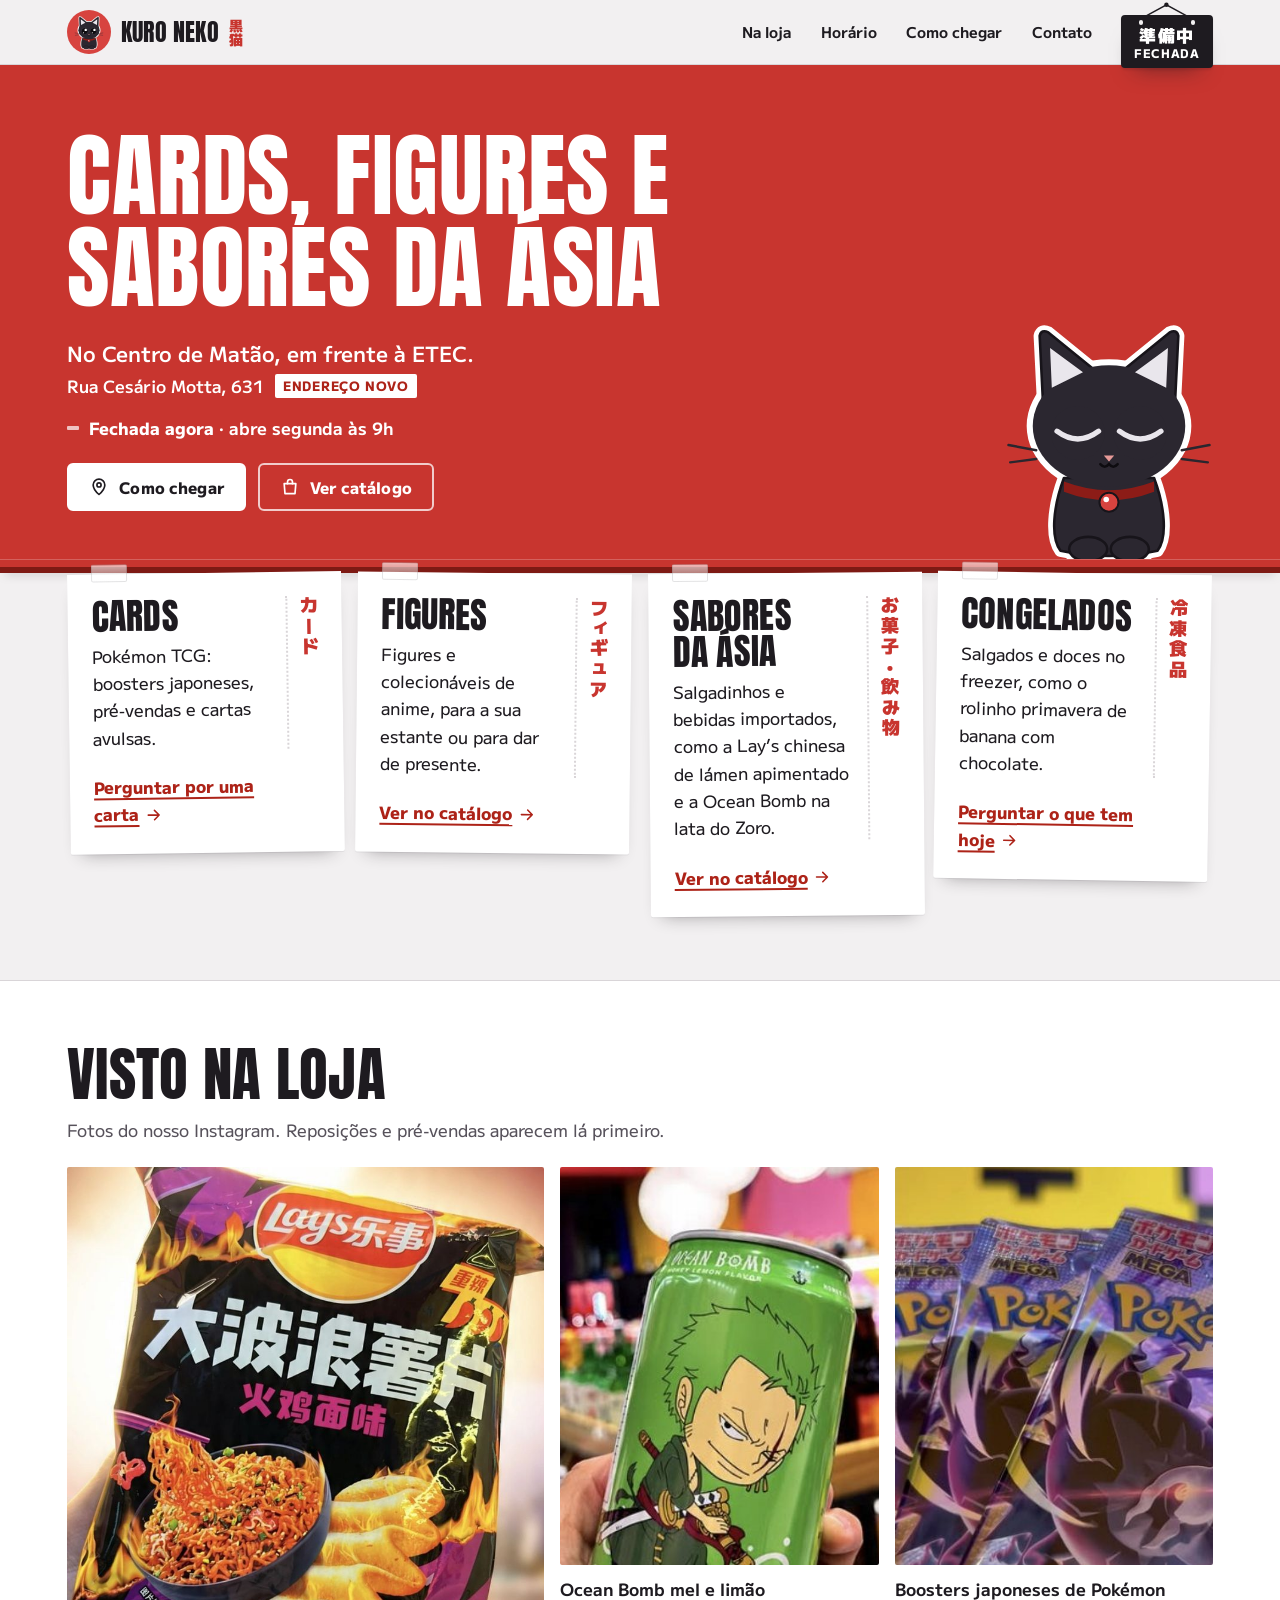
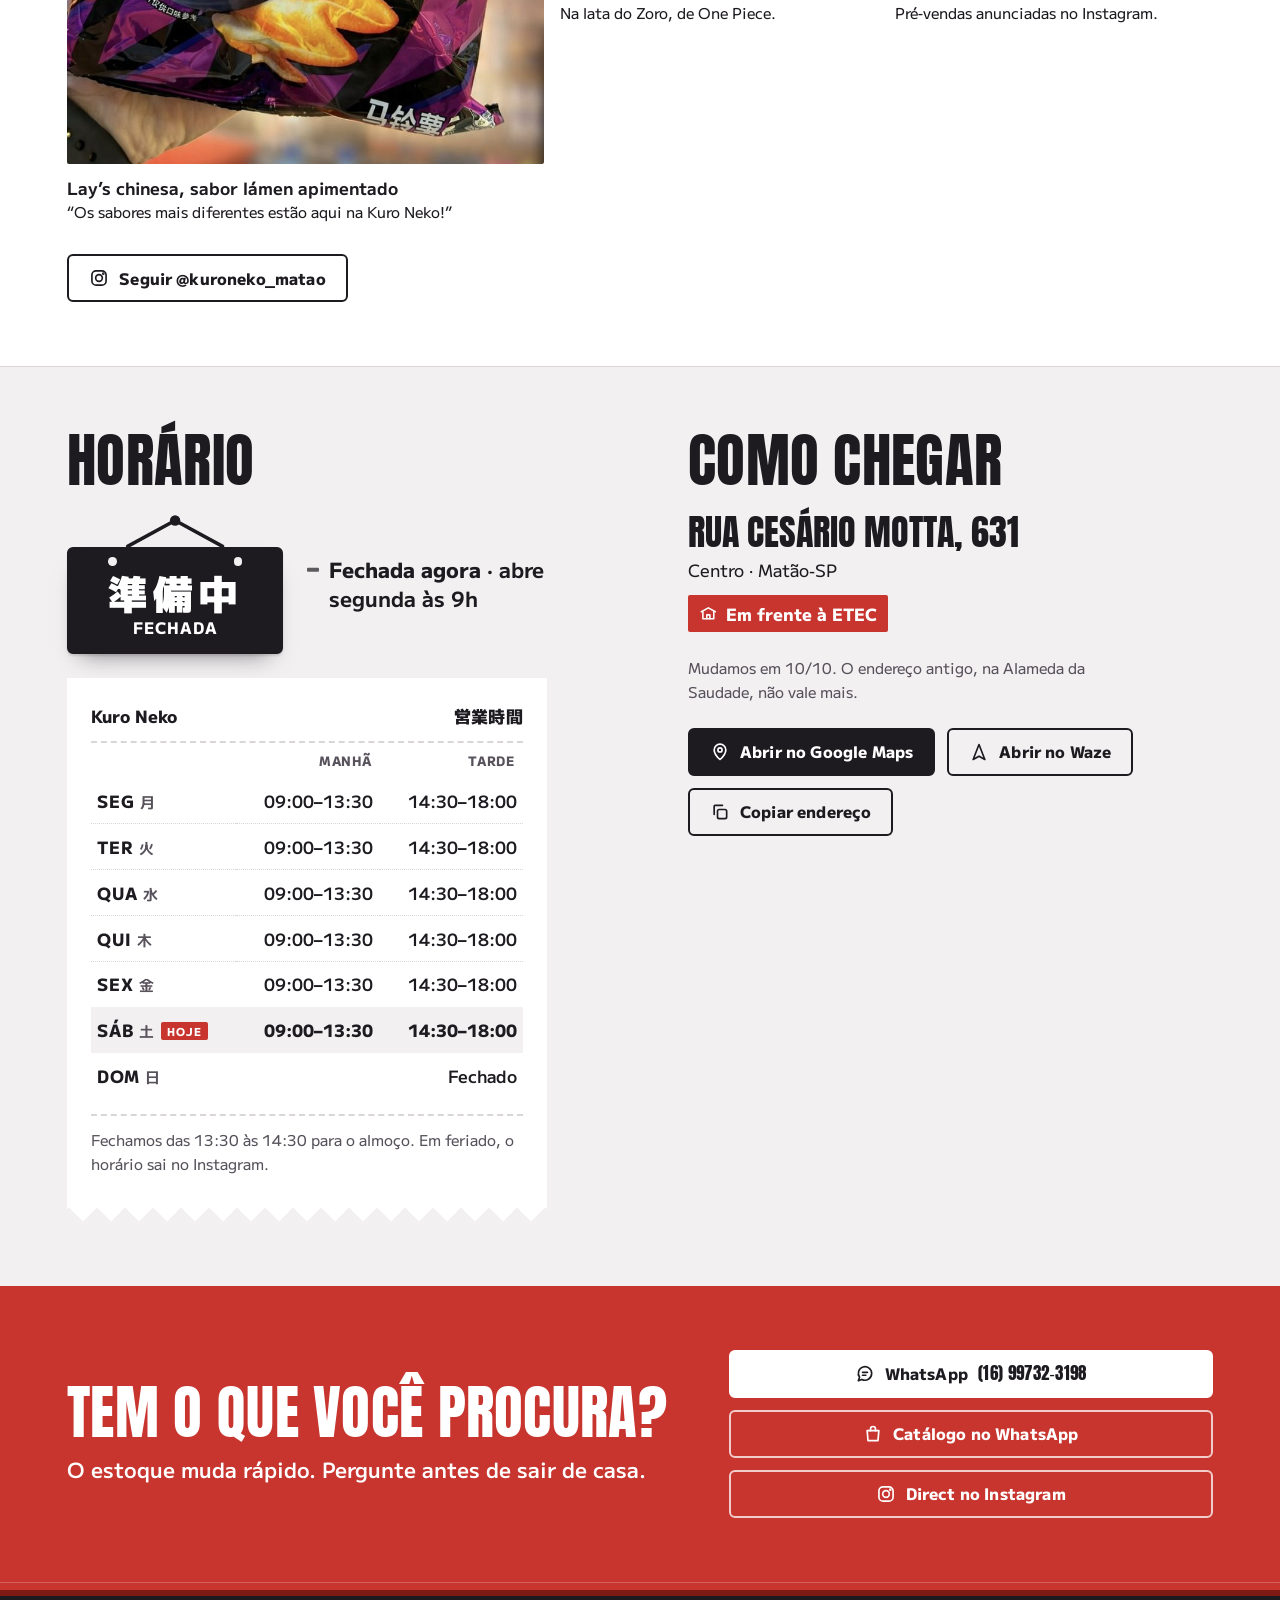
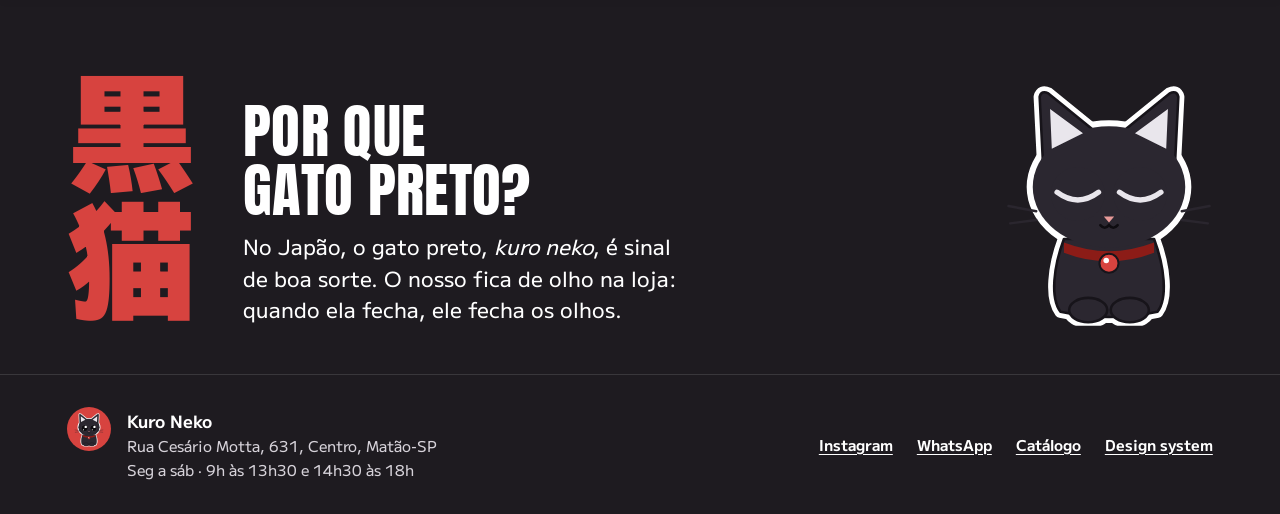
==== commit c6b1e4f0: "Remove embedded Google Maps frame The route section already links to Google Maps and Waze; the ifram" ====
--- a/index.html
+++ b/index.html
@@ -287,10 +287,6 @@
           </button>
         </div>
         <p class="visually-hidden" aria-live="polite" data-copy-status></p>
-        <div class="kn-map">
-          <p class="kn-map__fallback">Mapa do Google<br>Rua Cesário Motta, 631 · Matão‑SP</p>
-          <iframe title="Mapa: Kuro Neko na Rua Cesário Motta, 631, Matão‑SP" src="https://maps.google.com/maps?q=Rua%20Ces%C3%A1rio%20Motta%2C%20631%2C%20Mat%C3%A3o%20-%20SP&amp;z=17&amp;output=embed" loading="lazy" referrerpolicy="no-referrer-when-downgrade"></iframe>
-        </div>
       </section>
     </div>
 
--- a/assets/css/components.css
+++ b/assets/css/components.css
@@ -790,37 +790,6 @@
   font-size: var(--step-body);
 }
 
-/* ── Map frame ───────────────────────────────── */
-
-.kn-map {
-  position: relative;
-  overflow: hidden;
-  border: 3px solid var(--text);
-  border-radius: var(--radius-control);
-  background: var(--rule);
-  aspect-ratio: 4 / 3;
-}
-
-.kn-map__fallback {
-  position: absolute;
-  inset: 0;
-  display: grid;
-  place-content: center;
-  margin: 0;
-  padding: var(--space-4);
-  text-align: center;
-  font-weight: 700;
-  color: var(--text-muted);
-}
-
-.kn-map iframe {
-  position: relative;
-  width: 100%;
-  height: 100%;
-  border: 0;
-  filter: grayscale(0.35) contrast(1.05);
-}
-
 /* ── Mobile action bar ───────────────────────── */
 
 .kn-actionbar {
--- a/assets/css/site.css
+++ b/assets/css/site.css
@@ -378,10 +378,6 @@
     grid-template-columns: 1fr 1fr;
     column-gap: var(--space-9);
   }
-
-  .kn-route .kn-map {
-    aspect-ratio: 16 / 11;
-  }
 }
 
 /* ── Ask before you go ───────────────────────── */
